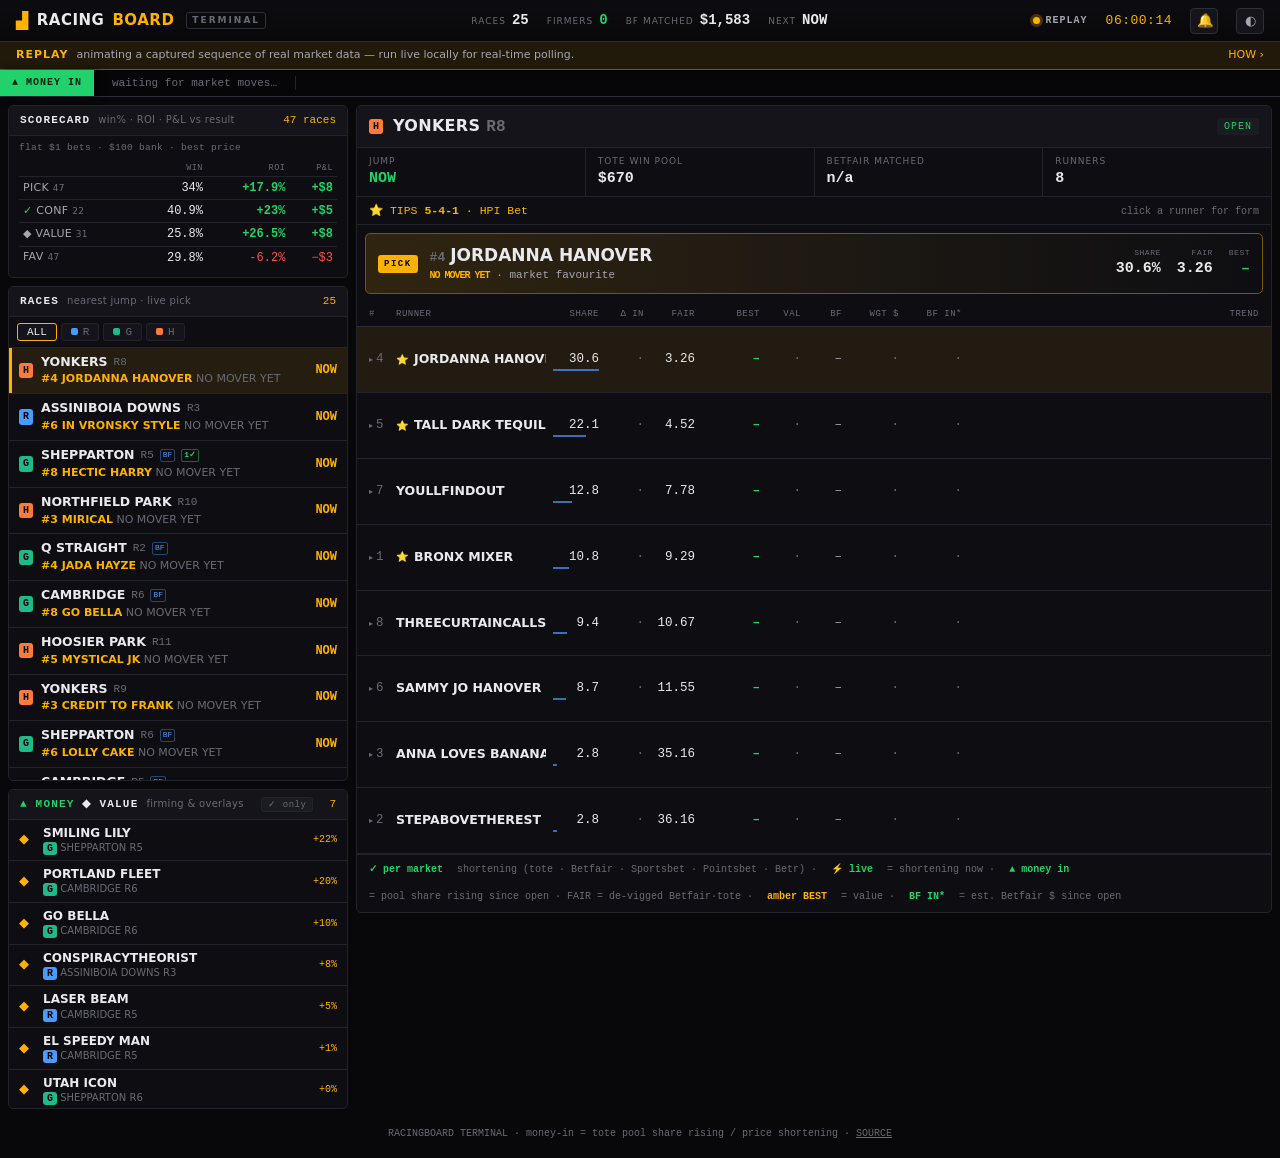
==== board/index.html @ ce974ae8 "feat: live racing board at /board (Betfair · tote · racing engine) Adds the RacingBoard terminal to " ====
<!DOCTYPE html>
<html lang="en">
<head>
  <meta charset="utf-8" />
  <meta name="viewport" content="width=device-width, initial-scale=1" />
  <title>RacingBoard Terminal — live money flow</title>
  <meta name="description" content="Bloomberg-style live terminal for racing money flow — which runners are shortening (money coming in), a recommended pick per race, fair price & value across Sportsbet/Pointsbet/Betfair." />
  <link rel="icon" href="data:image/svg+xml,%3Csvg xmlns='http://www.w3.org/2000/svg' viewBox='0 0 32 32'%3E%3Crect width='32' height='32' rx='6' fill='%230a0a0c'/%3E%3Cpath d='M5 21 L13 13 L18 17 L27 7' stroke='%23ffb000' stroke-width='2.6' fill='none' stroke-linecap='round' stroke-linejoin='round'/%3E%3C/svg%3E" />
  <link rel="stylesheet" href="styles.css" />
</head>
<body>
  <div class="topbar">
    <div class="brand"><span class="logo">▟</span> RACING<span class="accent">BOARD</span><span class="term">TERMINAL</span></div>
    <div class="spacer"></div>
    <span class="stat-inline"><label>RACES</label><b id="s-races">–</b></span>
    <span class="stat-inline"><label>FIRMERS</label><b id="s-firmers" class="up">–</b></span>
    <span class="stat-inline"><label>BF MATCHED</label><b id="s-matched">–</b></span>
    <span class="stat-inline"><label>NEXT</label><b id="s-next">–</b></span>
    <span class="spacer"></span>
    <span class="pill"><span id="conn" class="dot"></span><b id="conn-label">CONNECTING</b></span>
    <span id="clock" class="clock"></span>
    <button id="alerts" class="icon-btn" title="Alert on strong steam (✓✓✓+)">🔔</button>
    <button id="theme" class="icon-btn" title="Theme">◐</button>
  </div>

  <div id="banner" class="banner">
    <span>REPLAY</span> animating a captured sequence of real market data — run live locally for real-time polling.
    <a href="https://github.com/DanielTomaro13/RacingBoard#run-it-live" target="_blank" rel="noopener">HOW ›</a>
  </div>

  <!-- scrolling tape of runners shortening in price -->
  <div class="tape-wrap"><div class="tape-label">▲ MONEY&nbsp;IN</div><div class="tape-track"><div id="tape" class="tape"></div></div></div>

  <main>
    <div class="col left">
      <section class="panel">
        <header><h2>SCORECARD</h2><span class="sub">win% · ROI · P&amp;L vs result</span><span class="count" id="score-races"></span></header>
        <div id="scores" class="scores"></div>
      </section>

      <section class="panel">
        <header><h2>RACES</h2><span class="sub">nearest jump · live pick</span><span class="count" id="board-count"></span></header>
        <div class="filters" id="code-filters">
          <button data-code="ALL" class="active">ALL</button>
          <button data-code="R"><i style="background:var(--code-R)"></i>R</button>
          <button data-code="G"><i style="background:var(--code-G)"></i>G</button>
          <button data-code="H"><i style="background:var(--code-H)"></i>H</button>
        </div>
        <div id="board" class="board scroll"></div>
      </section>

      <section class="panel">
        <header><h2><span class="up">▲ MONEY</span> <span class="amberh">◆ VALUE</span></h2><span class="sub">firming &amp; overlays</span><button id="conf-filter" class="mini-toggle" title="Show only confirmed (2+ markets)">✓ only</button><span class="count" id="signals-count"></span></header>
        <div id="signals" class="firmers scroll"></div>
      </section>
    </div>

    <div class="col right">
      <section id="detail" class="panel detail">
        <div class="empty"><div class="big">▟</div>SELECT A RACE</div>
      </section>
    </div>
  </main>

  <footer>RACINGBOARD TERMINAL · money-in = tote pool share rising / price shortening · <a href="https://github.com/DanielTomaro13/RacingBoard" target="_blank" rel="noopener">SOURCE</a></footer>

  <script src="config.js"></script>
  <script src="app.js"></script>
</body>
</html>
---- board/styles.css ----
/* RacingBoard Terminal — Bloomberg-style dense dark UI.
   money-in (shortening) = green; amber = terminal accent / pick. Numbers mono +
   tabular. Cells flash on change. Code colours keep the validated blue/aqua/orange. */

:root {
  color-scheme: dark;
  --bg: #08080a;
  --panel: #0e0e12;
  --panel2: #14141a;
  --panel3: #1b1b22;
  --line: #23232c;
  --line2: #2e2e38;

  --ink: #e9e9ee;
  --ink2: #a6a6b0;
  --muted: #6a6a76;

  --amber: #ffb000;      /* terminal accent / pick */
  --amber-dim: #7a5600;
  --up: #21d16b;         /* shortening / money in */
  --up-dim: #0f7a3d;
  --down: #ff4d4f;       /* drifting (used sparingly) */
  --down-dim: #7a1e20;

  --code-R: #4a9bff;
  --code-G: #1fb98a;
  --code-H: #ff7a3c;

  --mono: "SF Mono", ui-monospace, "JetBrains Mono", "Roboto Mono", Menlo, monospace;
  --sans: "Inter", system-ui, -apple-system, "Segoe UI", sans-serif;
  --row: 30px;
}

:root[data-theme="light"] {
  color-scheme: light;
  --bg: #ecece6; --panel: #fbfbf9; --panel2: #f2f2ee; --panel3: #e8e8e2;
  --line: #dcdcd4; --line2: #c8c8bf;
  --ink: #16160f; --ink2: #44443c; --muted: #77776c;
  --amber: #b57400; --amber-dim: #e0b566; --up: #0a9f4f; --up-dim: #7ed3a3; --down: #cc2f31;
}

* { box-sizing: border-box; }
html, body { height: 100%; }
body {
  margin: 0; background: var(--bg); color: var(--ink);
  font-family: var(--sans); font-size: 13px; line-height: 1.35;
  -webkit-font-smoothing: antialiased;
}
.mono, b, .num { font-family: var(--mono); font-variant-numeric: tabular-nums; }
.up { color: var(--up); } .down { color: var(--down); } .flatc { color: var(--muted); }

/* ---------- topbar ---------- */
.topbar {
  display: flex; align-items: center; gap: 18px; height: 42px; padding: 0 16px;
  background: linear-gradient(180deg, #0d0d11, var(--bg));
  border-bottom: 1px solid var(--line2); position: sticky; top: 0; z-index: 40;
}
.brand { display: flex; align-items: center; gap: 8px; font-weight: 800; font-size: 15px; letter-spacing: .5px; }
.brand .logo { color: var(--amber); font-size: 16px; }
.brand .accent { color: var(--amber); }
.brand .term { font-size: 9px; letter-spacing: 2px; color: var(--muted); border: 1px solid var(--line2); padding: 1px 5px; border-radius: 3px; margin-left: 4px; }
.spacer { flex: 1; }
.stat-inline { display: flex; align-items: baseline; gap: 6px; font-size: 12px; }
.stat-inline label { font-size: 9px; letter-spacing: 1px; color: var(--muted); }
.stat-inline b { font-family: var(--mono); font-size: 14px; font-weight: 700; }
.pill { display: inline-flex; align-items: center; gap: 6px; font-size: 10px; letter-spacing: 1px; color: var(--ink2); }
.dot { width: 7px; height: 7px; border-radius: 50%; background: var(--down); }
.dot.on { background: var(--up); box-shadow: 0 0 0 3px color-mix(in srgb, var(--up) 25%, transparent); animation: pulse 2s infinite; }
.dot.replay { background: var(--amber); box-shadow: 0 0 0 3px color-mix(in srgb, var(--amber) 25%, transparent); }
@keyframes pulse { 0%,100% { opacity: 1; } 50% { opacity: .4; } }
.clock { font-family: var(--mono); font-size: 13px; color: var(--amber); letter-spacing: .5px; }
.icon-btn { width: 28px; height: 26px; border: 1px solid var(--line2); background: var(--panel2); color: var(--ink2); border-radius: 4px; cursor: pointer; }
.icon-btn:hover { color: var(--ink); }
.icon-btn.on { border-color: var(--amber); box-shadow: 0 0 0 2px color-mix(in srgb, var(--amber) 25%, transparent); }
.grow .nm .bestbet { font-size: 10px; margin-right: 1px; }

/* ---------- banner ---------- */
.banner { display: none; align-items: center; gap: 8px; padding: 6px 16px; font-size: 11px; color: var(--ink2);
  background: color-mix(in srgb, var(--amber) 10%, var(--bg)); border-bottom: 1px solid var(--amber-dim); }
.banner.show { display: flex; }
.banner span:first-child { font-weight: 800; letter-spacing: 1px; color: var(--amber); }
.banner a { color: var(--amber); text-decoration: none; margin-left: auto; }

/* ---------- scorecard ---------- */
.scores { padding: 4px 10px 8px; }
.noscore { color: var(--muted); font-family: var(--mono); font-size: 11px; padding: 8px 2px; }
.bankline { font-family: var(--mono); font-size: 9.5px; color: var(--muted); padding: 2px 0 6px; letter-spacing: .3px; }
.scoretbl { width: 100%; border-collapse: collapse; font-family: var(--mono); font-size: 12px; font-variant-numeric: tabular-nums; }
.scoretbl th { font-size: 8.5px; letter-spacing: .5px; color: var(--muted); text-align: right; padding: 2px 4px; font-weight: 400; }
.scoretbl th:first-child { text-align: left; }
.scoretbl td { text-align: right; padding: 3px 4px; border-top: 1px solid var(--line); }
.scoretbl td:first-child { text-align: left; color: var(--ink2); font-family: var(--sans); font-size: 11px; letter-spacing: .3px; }
.scoretbl td .sn { color: var(--muted); font-size: 9px; }
.scoretbl .mut { color: var(--muted); }
.scoretbl .up { color: var(--up); font-weight: 700; }
.scoretbl .down { color: var(--down); }

/* ---------- ticker tape ---------- */
.tape-wrap { display: flex; align-items: stretch; height: 27px; background: #060608; border-bottom: 1px solid var(--line2); }
.tape-label { display: flex; align-items: center; padding: 0 12px; font-family: var(--mono); font-size: 10px; font-weight: 800; letter-spacing: 1px;
  color: #06210f; background: var(--up); white-space: nowrap; flex-shrink: 0; position: relative; z-index: 2; box-shadow: 4px 0 8px rgba(0,0,0,.5); }
.tape-track { flex: 1; overflow: hidden; position: relative; }
.tape { display: inline-flex; align-items: center; white-space: nowrap; position: absolute; left: 0; top: 0; height: 100%; will-change: transform; animation: scroll 70s linear infinite; }
.tape:hover { animation-play-state: paused; }
.tape .t { display: inline-flex; align-items: center; gap: 7px; padding: 0 18px; font-family: var(--mono); font-size: 11px; border-right: 1px solid var(--line); cursor: pointer; }
.tape .t .r { color: var(--ink); font-weight: 600; }
.tape .t .v { color: var(--muted); }
.tape .t .d { color: var(--up); font-weight: 700; }
@keyframes scroll { from { transform: translateX(0); } to { transform: translateX(-50%); } }

/* ---------- layout ---------- */
main { display: grid; grid-template-columns: 340px 1fr; gap: 8px; padding: 8px; align-items: start; }
@media (max-width: 1000px) { main { grid-template-columns: 1fr; } }
.col { display: flex; flex-direction: column; gap: 8px; }
.col.left { position: sticky; top: 76px; }
@media (max-width: 1000px) { .col.left { position: static; } }

.panel { background: var(--panel); border: 1px solid var(--line); border-radius: 5px; overflow: hidden; }
.panel > header { display: flex; align-items: baseline; gap: 8px; padding: 7px 11px; background: var(--panel2); border-bottom: 1px solid var(--line); }
.panel > header h2 { margin: 0; font-size: 11px; font-weight: 700; letter-spacing: 1.2px; font-family: var(--mono); }
.panel > header .sub { font-size: 10px; color: var(--muted); letter-spacing: .3px; }
.panel > header .count { margin-left: auto; font-family: var(--mono); font-size: 11px; color: var(--amber); }
.scroll { overflow-y: auto; }
.scroll::-webkit-scrollbar { width: 8px; } .scroll::-webkit-scrollbar-thumb { background: var(--line2); border-radius: 6px; }

/* code chip */
.code { font-family: var(--mono); font-size: 10px; font-weight: 800; padding: 1px 4px; border-radius: 3px; color: #06060a; }
.code.R { background: var(--code-R); } .code.G { background: var(--code-G); } .code.H { background: var(--code-H); }

/* ---------- races board ---------- */
.filters { display: flex; gap: 4px; padding: 6px 8px; border-bottom: 1px solid var(--line); }
.filters button { font-family: var(--mono); font-size: 11px; background: var(--panel2); color: var(--muted); border: 1px solid var(--line); border-radius: 3px; padding: 2px 9px; cursor: pointer; display: inline-flex; align-items: center; gap: 5px; }
.filters button.active { color: var(--ink); border-color: var(--amber); }
.filters button i { width: 7px; height: 7px; border-radius: 2px; }
.brow .confcount { font-family: var(--mono); font-size: 8px; font-weight: 700; color: var(--up); border: 1px solid color-mix(in srgb, var(--up) 45%, transparent); padding: 0 2px; border-radius: 2px; }
.mini-toggle { margin-left: auto; font-family: var(--mono); font-size: 9px; letter-spacing: .5px; color: var(--muted); background: var(--panel3); border: 1px solid var(--line); border-radius: 3px; padding: 1px 6px; cursor: pointer; }
.mini-toggle:hover { color: var(--ink); }
.mini-toggle.on { color: var(--up); border-color: var(--up); }
.panel > header .mini-toggle + .count { margin-left: 8px; }
.board { max-height: 48vh; }
.brow { display: grid; grid-template-columns: auto 1fr auto; gap: 8px; align-items: center; padding: 6px 10px; border-bottom: 1px solid var(--line); cursor: pointer; }
.brow:hover { background: var(--panel2); }
.brow.sel { background: color-mix(in srgb, var(--amber) 9%, var(--panel)); box-shadow: inset 3px 0 0 var(--amber); }
.brow .rv { display: flex; align-items: center; gap: 6px; min-width: 0; }
.brow .rv .venue { font-weight: 700; font-size: 12.5px; white-space: nowrap; overflow: hidden; text-overflow: ellipsis; }
.brow .rv .rno { font-family: var(--mono); font-size: 11px; color: var(--muted); }
.brow .bf { font-family: var(--mono); font-size: 8px; color: var(--code-R); border: 1px solid color-mix(in srgb,var(--code-R) 40%,transparent); padding: 0 2px; border-radius: 2px; }
.brow .pick { font-size: 11px; color: var(--ink2); margin-top: 2px; white-space: nowrap; overflow: hidden; text-overflow: ellipsis; }
.brow .pick .pn { color: var(--amber); font-weight: 600; }
.brow .pick .pd { font-family: var(--mono); color: var(--up); }
.brow .rt { text-align: right; font-family: var(--mono); }
.brow .ttg { font-size: 12px; font-weight: 700; }
.brow .ttg.soon { color: var(--amber); }
.brow .st { font-size: 8px; letter-spacing: .5px; color: var(--muted); }

/* ---------- firmers list ---------- */
.firmers { max-height: 32vh; }
.frow { display: grid; grid-template-columns: 16px 1fr auto auto; gap: 8px; align-items: center; padding: 5px 10px; border-bottom: 1px solid var(--line); cursor: pointer; font-family: var(--mono); }
.frow:hover { background: var(--panel2); }
.frow .ar { color: var(--up); }
.frow .who { font-family: var(--sans); min-width: 0; }
.frow .who .n { font-weight: 600; font-size: 12px; white-space: nowrap; overflow: hidden; text-overflow: ellipsis; }
.frow .who .c { font-size: 10px; color: var(--muted); }
.frow .d { color: var(--up); font-weight: 700; font-size: 12px; text-align: right; }
.frow .v { font-size: 10px; text-align: right; width: 42px; }
.frow .v.pos { color: var(--up); } .frow .v.neg { color: var(--muted); }
.panel > header h2.amberh { color: var(--amber); }
.frow .amber { color: var(--amber); }
.frow .v.amber .bk { color: var(--amber-dim); font-size: 9px; }
/* a runner that is BOTH firming and value — the standout */
.frow.both { box-shadow: inset 2px 0 0 var(--amber); background: color-mix(in srgb, var(--amber) 7%, transparent); }

/* ---------- detail ---------- */
/* fill the viewport height so the runner grid stretches — no blank at the bottom */
.detail { display: flex; flex-direction: column; min-height: calc(100vh - 92px); }
.empty { color: var(--muted); text-align: center; padding: 90px 0; font-family: var(--mono); letter-spacing: 2px; }
.empty .big { font-size: 44px; color: var(--line2); margin-bottom: 10px; }
.dhead { display: flex; align-items: center; gap: 10px; padding: 9px 12px; background: var(--panel2); border-bottom: 1px solid var(--line); }
.dhead h2 { margin: 0; font-size: 16px; font-weight: 800; letter-spacing: .3px; }
.dhead .rno { font-family: var(--mono); color: var(--muted); }
.dhead .st { margin-left: auto; font-family: var(--mono); font-size: 10px; letter-spacing: 1px; padding: 2px 7px; border-radius: 3px; background: var(--panel3); color: var(--ink2); }
.dhead .st.open { color: var(--up); }

/* metastrip */
.meta { display: flex; gap: 0; border-bottom: 1px solid var(--line); }
.meta .m { flex: 1; padding: 7px 12px; border-right: 1px solid var(--line); }
.meta .m:last-child { border-right: none; }
.meta .m .k { font-size: 9px; letter-spacing: 1px; color: var(--muted); }
.meta .m .v { font-family: var(--mono); font-size: 15px; font-weight: 700; margin-top: 1px; }

/* PICK card */
.pickcard { display: flex; align-items: center; gap: 12px; margin: 8px; padding: 10px 12px; border: 1px solid var(--amber-dim);
  background: linear-gradient(90deg, color-mix(in srgb, var(--amber) 14%, var(--panel)), var(--panel)); border-radius: 5px; }
.pickcard .tag { font-family: var(--mono); font-size: 9px; letter-spacing: 1.5px; color: #06060a; background: var(--amber); padding: 3px 6px; border-radius: 3px; font-weight: 800; }
.pickcard .who { flex: 1; min-width: 0; }
.pickcard .who .n { font-size: 17px; font-weight: 800; }
.pickcard .who .n .sn { font-family: var(--mono); color: var(--muted); font-size: 13px; margin-right: 5px; }
.pickcard .who .why { font-size: 11px; color: var(--ink2); margin-top: 1px; font-family: var(--mono); }
.pickcard .why .conf { color: var(--amber); font-weight: 700; }
.pickcard .nums { display: flex; gap: 16px; font-family: var(--mono); text-align: right; }
.pickcard .nums .c .k { font-size: 8px; color: var(--muted); letter-spacing: .5px; }
.pickcard .nums .c .val { font-size: 15px; font-weight: 700; }

/* race info bar — tipster picks + preview comment */
.raceinfo { display: flex; align-items: baseline; gap: 14px; padding: 6px 12px; border-bottom: 1px solid var(--line); font-size: 11.5px; }
.raceinfo .tips { color: var(--amber); white-space: nowrap; font-family: var(--mono); }
.raceinfo .tips b { color: var(--amber); }
.raceinfo .hint { margin-left: auto; color: var(--muted); font-size: 10px; font-family: var(--mono); }
.grow .nm .star { font-size: 10px; margin-right: 1px; }
.grow .nm .l5 { font-family: var(--mono); font-size: 10px; color: var(--muted); margin-left: auto; padding-left: 6px; letter-spacing: .5px; }
.grow .num .chev { color: var(--muted); font-size: 8px; margin-right: 3px; }

/* runner dropdown (click to expand) */
.grow { cursor: pointer; }
.grow.exp { background: var(--panel3); box-shadow: inset 2px 0 0 var(--amber); }
.growexp { background: var(--panel3); border-bottom: 1px solid var(--line2); padding: 12px 16px 14px 34px; animation: expand .14s ease-out; }
@keyframes expand { from { opacity: 0; transform: translateY(-3px); } to { opacity: 1; transform: none; } }
.exp-comment { font-family: var(--sans); font-style: italic; color: var(--ink); font-size: 13px; line-height: 1.55; margin-bottom: 12px; max-width: 920px; }
.exp-comment.muted { color: var(--muted); font-style: normal; }
.exp-sec { font-family: var(--mono); font-size: 9px; letter-spacing: 1px; color: var(--muted); margin: 4px 0 6px; }
.exp-sec + .exp-grid { margin-bottom: 12px; }
.exp-grid { display: grid; grid-template-columns: repeat(auto-fill, minmax(140px, 1fr)); gap: 9px 18px; max-width: 920px; }
.exp-cell label { display: block; font-family: var(--mono); font-size: 9px; letter-spacing: .5px; color: var(--muted); margin-bottom: 1px; }
.exp-cell b { font-family: var(--mono); font-size: 12.5px; font-weight: 600; }

/* runner grid (watchlist) — runner sized to names, TREND takes the rest.
   grid flex-fills the detail panel so rows stretch to remove blank space. */
.grid { width: 100%; flex: 1; display: flex; flex-direction: column; }
.ghead, .grow { display: grid; grid-template-columns: 20px 150px 46px 38px 44px 58px 34px 34px 50px 56px minmax(110px, 1fr); gap: 7px; align-items: center; }
.ghead { flex: 0 0 auto; padding: 6px 12px; font-family: var(--mono); font-size: 9px; letter-spacing: .5px; color: var(--muted); border-bottom: 1px solid var(--line2); position: sticky; top: 0; background: var(--panel); z-index: 1; }
.ghead .r { text-align: right; }
.grow { flex: 1 1 0; min-height: 38px; padding: 8px 12px; border-bottom: 1px solid var(--line); font-family: var(--mono); font-size: 12.5px; }
.grow:hover { background: var(--panel2); }
.grow.firm { box-shadow: inset 2px 0 0 var(--up); }
.grow.isPick { background: color-mix(in srgb, var(--amber) 8%, transparent); }
.grow.scr { opacity: .3; }
.grow .num { color: var(--muted); }
.grow .nm { font-family: var(--sans); font-weight: 600; white-space: nowrap; overflow: hidden; text-overflow: ellipsis; display: flex; align-items: center; gap: 5px; }
.grow .r { text-align: right; }
.grow .share { position: relative; }
.grow .share .bar { position: absolute; left: 0; bottom: -3px; height: 2px; background: var(--code-R); opacity: .7; }
.grow .share .bar.up { background: var(--up); }   /* firming */
.grow .share .bar.dn { background: var(--down); } /* drifting */
.grow .delta.up { color: var(--up); font-weight: 700; }
.grow .delta.flatc { color: var(--muted); }
.grow .best { color: var(--up); font-weight: 700; }
/* value: best book price is longer than fair — a genuine overlay */
.grow .best.value { color: var(--amber); font-weight: 800; background: color-mix(in srgb, var(--amber) 18%, transparent); border-radius: 3px; box-shadow: inset 0 0 0 1px var(--amber-dim); }
.grow .best.value .bk { color: var(--amber-dim); }
.grow .best .bk { font-size: 8px; color: var(--muted); }
.grow .val.pos { color: var(--up); } .grow .val.neg { color: var(--muted); }
.grow .bf { color: var(--ink2); }
.grow .bfin { color: var(--up); font-weight: 700; }
.grow .bfin.z { color: var(--muted); font-weight: 400; }
/* weight of $ — split back(green)/lay(red) pressure bar */
.womcell { display: flex; justify-content: flex-end; }
.womb { width: 48px; height: 8px; border-radius: 2px; overflow: hidden; background: var(--down-dim); display: flex; }
.womb b { display: block; height: 100%; background: var(--up); }
.spark { width: 100%; height: 30px; display: block; align-self: center; }

/* flash on change */
@keyframes flashUp { from { background: color-mix(in srgb, var(--up) 40%, transparent); } to { background: transparent; } }
@keyframes flashDn { from { background: color-mix(in srgb, var(--down) 35%, transparent); } to { background: transparent; } }
.fUp { animation: flashUp .9s ease-out; } .fDn { animation: flashDn .9s ease-out; }
/* live steam — moving right now */
.live-mark { color: var(--up); animation: livepulse 1.15s ease-in-out infinite; display: inline-block; }
@keyframes livepulse { 0%,100% { opacity: 1; transform: scale(1); } 50% { opacity: .35; transform: scale(1.25); } }
.grow.live { box-shadow: inset 2px 0 0 var(--up), 0 0 0 1px color-mix(in srgb, var(--up) 22%, transparent); }
.frow.live .n::after { content: " ⚡"; color: var(--up); }

/* cross-source confirmation — tote + Betfair agree */
.conf { color: var(--up); font-weight: 800; font-size: 10px; letter-spacing: -1px; }
.grow.confd { box-shadow: inset 3px 0 0 var(--up); background: color-mix(in srgb, var(--up) 5%, transparent); }
.pickcard.confd { border-color: var(--up); background: linear-gradient(90deg, color-mix(in srgb, var(--up) 16%, var(--panel)), var(--panel)); }
.pickcard.confd .tag { background: var(--up); }

/* finishing-position badges + result bar */
.pos { display: inline-grid; place-items: center; width: 16px; height: 16px; border-radius: 50%; font-size: 9px; font-weight: 800; color: #06060a; }
.pos.p1 { background: #ffd54a; } .pos.p2 { background: #c9cdd4; } .pos.p3 { background: #d9925a; } .pos.p4 { background: var(--muted); }
.resultbar { display: flex; align-items: center; gap: 16px; padding: 8px 12px; background: color-mix(in srgb, var(--up) 8%, var(--panel2)); border-bottom: 1px solid var(--line); font-family: var(--mono); font-size: 12px; flex-wrap: wrap; }
.resultbar .flag { font-weight: 800; color: var(--up); letter-spacing: .5px; }
.resultbar .pl { color: var(--ink2); }
.resultbar .pl b { margin-right: 4px; }
.resultbar .pl b.p1 { color: #ffd54a; } .resultbar .pl b.p2 { color: #c9cdd4; } .resultbar .pl b.p3 { color: #d9925a; } .resultbar .pl b.p4 { color: var(--muted); }
.brow .won { color: var(--up); font-weight: 700; font-family: var(--mono); }

.legend { display: flex; gap: 14px; flex-wrap: wrap; padding: 8px 12px; font-size: 10px; color: var(--muted); border-top: 1px solid var(--line); font-family: var(--mono); }
.legend b { color: var(--up); }

/* tooltip */
#tt { position: fixed; z-index: 60; pointer-events: none; opacity: 0; transition: opacity .1s; background: var(--panel3); border: 1px solid var(--line2);
  border-radius: 5px; padding: 8px 10px; font-size: 11px; font-family: var(--mono); box-shadow: 0 8px 30px rgba(0,0,0,.6); min-width: 190px; }
#tt.show { opacity: 1; }
#tt .tt-t { font-family: var(--sans); font-weight: 700; margin-bottom: 5px; font-size: 12.5px; }
#tt .tt-r { display: flex; justify-content: space-between; gap: 16px; color: var(--ink2); padding: 1px 0; }
#tt .tt-r b { color: var(--ink); }
#tt .tt-sep { margin: 5px 0 3px; font-size: 9px; letter-spacing: 1px; color: var(--muted); border-top: 1px solid var(--line); padding-top: 4px; }

footer { text-align: center; color: var(--muted); font-size: 10px; font-family: var(--mono); padding: 10px 0 20px; }
footer a { color: var(--muted); }
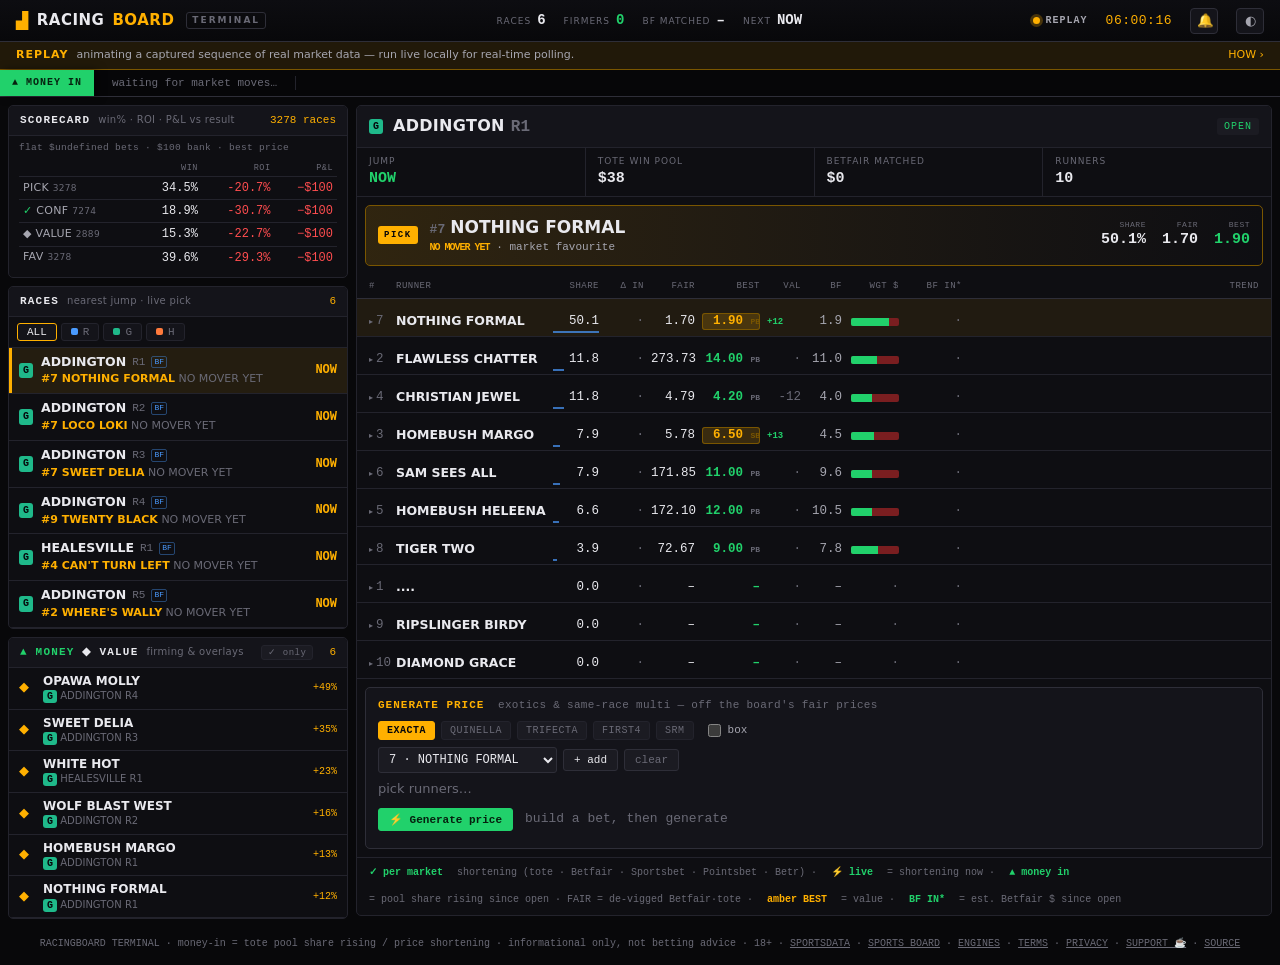
==== commit d51616b9: "SEO groundwork, utility pages, and Ko-fi support links Search Console essentials the site was missin" ====
--- a/board/index.html
+++ b/board/index.html
@@ -3,9 +3,33 @@
 <head>
   <meta charset="utf-8" />
   <meta name="viewport" content="width=device-width, initial-scale=1" />
-  <title>RacingBoard Terminal — live money flow</title>
-  <meta name="description" content="Bloomberg-style live terminal for racing money flow — which runners are shortening (money coming in), a recommended pick per race, fair price & value across Sportsbet/Pointsbet/Betfair." />
+  <title>Racing Board — Live Money Flow &amp; Value Terminal | sportsdata</title>
+  <meta name="description" content="Live racing terminal: which runners are shortening as money comes in, a fair price per runner, and value measured across Sportsbet, PointsBet and Betfair. Free, no signup." />
+  <link rel="canonical" href="https://sportsdata-ai.com/board/" />
+  <meta name="robots" content="index, follow, max-image-preview:large" />
+  <meta name="theme-color" content="#0a0a0c" />
   <link rel="icon" href="data:image/svg+xml,%3Csvg xmlns='http://www.w3.org/2000/svg' viewBox='0 0 32 32'%3E%3Crect width='32' height='32' rx='6' fill='%230a0a0c'/%3E%3Cpath d='M5 21 L13 13 L18 17 L27 7' stroke='%23ffb000' stroke-width='2.6' fill='none' stroke-linecap='round' stroke-linejoin='round'/%3E%3C/svg%3E" />
+  <link rel="apple-touch-icon" href="/assets/apple-touch-icon.png" />
+  <meta property="og:type" content="website" />
+  <meta property="og:site_name" content="sportsdata" />
+  <meta property="og:url" content="https://sportsdata-ai.com/board/" />
+  <meta property="og:title" content="Racing Board — live money flow &amp; value terminal" />
+  <meta property="og:description" content="Which runners are shortening, a fair price per runner, and value across Sportsbet, PointsBet and Betfair." />
+  <meta property="og:image" content="https://sportsdata-ai.com/assets/og-cover.jpg" />
+  <meta property="og:image:width" content="1200" />
+  <meta property="og:image:height" content="630" />
+  <meta name="twitter:card" content="summary_large_image" />
+  <meta name="twitter:image" content="https://sportsdata-ai.com/assets/og-cover.jpg" />
+  <script type="application/ld+json">
+  {
+    "@context": "https://schema.org",
+    "@type": "BreadcrumbList",
+    "itemListElement": [
+      { "@type": "ListItem", "position": 1, "name": "Home", "item": "https://sportsdata-ai.com/" },
+      { "@type": "ListItem", "position": 2, "name": "Racing board", "item": "https://sportsdata-ai.com/board/" }
+    ]
+  }
+  </script>
   <link rel="stylesheet" href="styles.css" />
 </head>
 <body>
@@ -62,7 +86,12 @@
     </div>
   </main>
 
-  <footer>RACINGBOARD TERMINAL · money-in = tote pool share rising / price shortening · <a href="https://github.com/DanielTomaro13/RacingBoard" target="_blank" rel="noopener">SOURCE</a></footer>
+  <footer>RACINGBOARD TERMINAL · money-in = tote pool share rising / price shortening ·
+    informational only, not betting advice · 18+ ·
+    <a href="/">SPORTSDATA</a> · <a href="/sports/">SPORTS BOARD</a> ·
+    <a href="/engines.html">ENGINES</a> · <a href="/terms.html">TERMS</a> ·
+    <a href="/privacy.html">PRIVACY</a> · <a href="https://ko-fi.com/danieltomaro" target="_blank" rel="noopener">SUPPORT ☕</a> ·
+    <a href="https://github.com/DanielTomaro13/RacingBoard" target="_blank" rel="noopener">SOURCE</a></footer>
 
   <script src="config.js"></script>
   <script src="app.js"></script>
--- a/board/styles.css
+++ b/board/styles.css
@@ -298,3 +298,23 @@
 
 footer { text-align: center; color: var(--muted); font-size: 10px; font-family: var(--mono); padding: 10px 0 20px; }
 footer a { color: var(--muted); }
+
+/* ---------- engine fair badge + price generator (exotics & SRM) ---------- */
+.eng { font-size: 8px; font-weight: 800; color: #06060a; background: var(--amber); border-radius: 2px; padding: 0 2px; margin-left: 3px; vertical-align: top; }
+.pricer { margin: 8px; padding: 10px 12px; border: 1px solid var(--line2); border-radius: 5px; background: var(--panel2); }
+.pxhead { font-family: var(--mono); font-size: 11px; font-weight: 700; letter-spacing: 1px; color: var(--amber); margin-bottom: 8px; }
+.pxhead .sub { color: var(--muted); font-weight: 400; letter-spacing: .3px; margin-left: 6px; }
+.pxrow { display: flex; flex-wrap: wrap; align-items: center; gap: 6px; margin-bottom: 7px; }
+.pxbet { font-family: var(--mono); font-size: 10px; letter-spacing: .5px; background: var(--panel3); color: var(--muted); border: 1px solid var(--line); border-radius: 3px; padding: 3px 8px; cursor: pointer; }
+.pxbet.on { color: #06060a; background: var(--amber); border-color: var(--amber); font-weight: 700; }
+.pxbox { font-family: var(--mono); font-size: 11px; color: var(--ink2); display: inline-flex; align-items: center; gap: 4px; margin-left: 4px; }
+.pricer select { font-family: var(--mono); font-size: 12px; background: var(--panel3); color: var(--ink); border: 1px solid var(--line2); border-radius: 3px; padding: 4px 6px; }
+.pxadd, .pxclear, .pxgen { font-family: var(--mono); font-size: 11px; border-radius: 3px; padding: 4px 10px; cursor: pointer; border: 1px solid var(--line2); background: var(--panel3); color: var(--ink); }
+.pxclear { color: var(--muted); }
+.pxgen { background: var(--up); color: #06210f; border-color: var(--up); font-weight: 700; }
+.pxgen:hover { filter: brightness(1.08); }
+.pxchips { display: flex; flex-wrap: wrap; gap: 5px; margin-bottom: 8px; min-height: 20px; }
+.pxchip { font-family: var(--mono); font-size: 11px; background: var(--panel3); border: 1px solid var(--line2); border-radius: 3px; padding: 2px 7px; cursor: pointer; color: var(--ink); }
+.pxchip:hover { border-color: var(--down); }
+.pxresult { font-family: var(--mono); font-size: 13px; margin-left: 6px; }
+.pxresult b { font-size: 16px; }
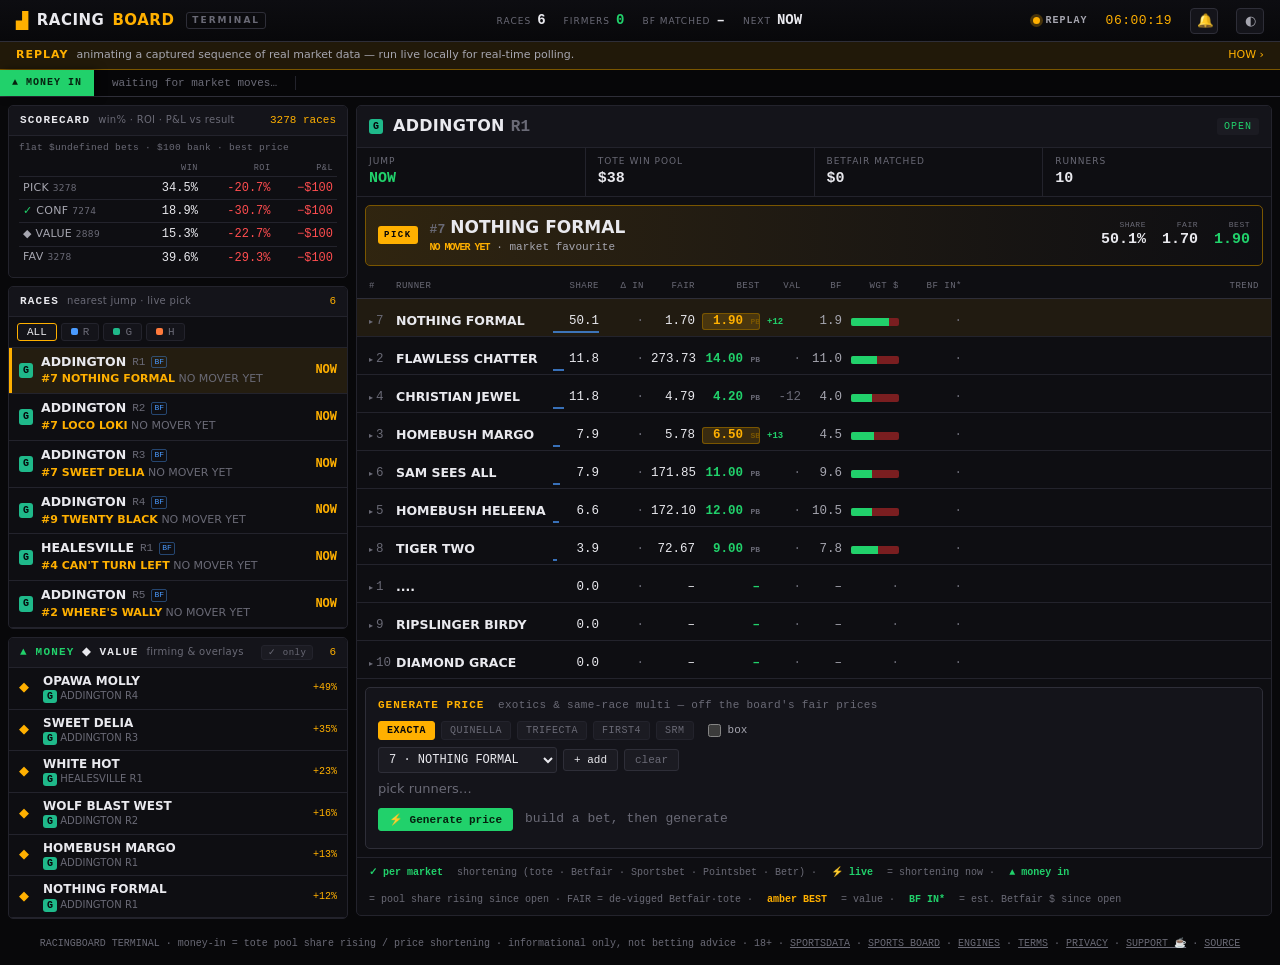
==== commit 0653ac23: "Merge origin/main: keep upstream content, re-apply the SEO and support layer origin/main had five de" ====
--- a/board/index.html
+++ b/board/index.html
@@ -95,5 +95,10 @@
 
   <script src="config.js"></script>
   <script src="app.js"></script>
+<!-- Cloudflare Web Analytics. The token is a PUBLIC site identifier, not a
+     secret — it ships in the HTML of every page by design. Privacy-preserving: no
+     cookies, no fingerprinting, no cross-site tracking, which is why privacy.html
+     does not need a cookie banner. -->
+<script type="module" src="https://static.cloudflareinsights.com/beacon.min.js" data-cf-beacon='{"token": "5740db870bb34d4b844d2a9d8cce3455"}'></script>
 </body>
 </html>
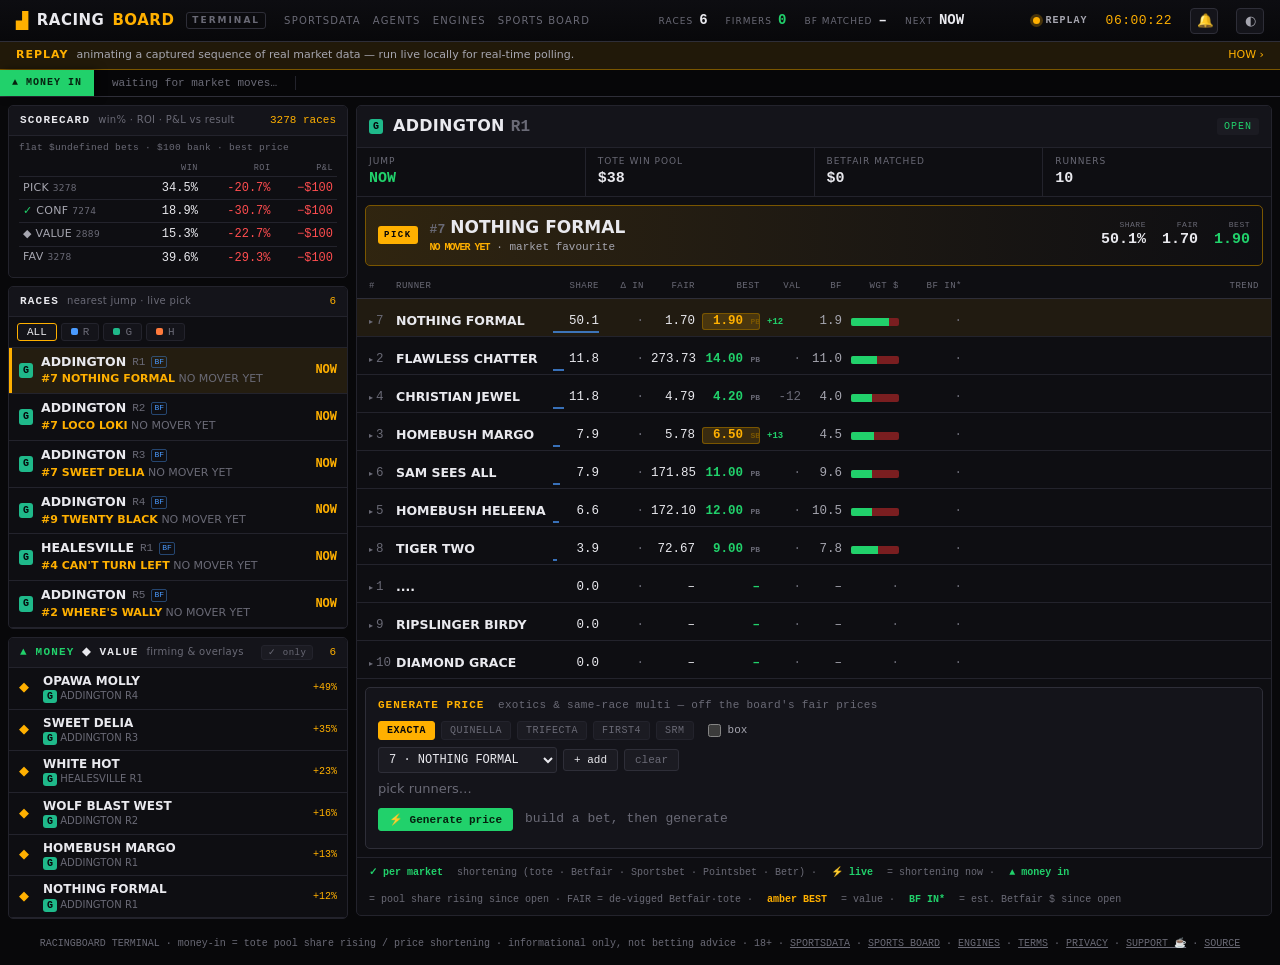
==== commit 0286036c: "Add the agent types page, and a nav bar on every page The "watch the agents work" demo showed the te" ====
--- a/board/index.html
+++ b/board/index.html
@@ -35,6 +35,12 @@
 <body>
   <div class="topbar">
     <div class="brand"><span class="logo">▟</span> RACING<span class="accent">BOARD</span><span class="term">TERMINAL</span></div>
+    <nav class="sitelinks" aria-label="Site">
+      <a href="/">SPORTSDATA</a>
+      <a href="/agents.html" class="opt">AGENTS</a>
+      <a href="/engines.html" class="opt">ENGINES</a>
+      <a href="/sports/">SPORTS BOARD</a>
+    </nav>
     <div class="spacer"></div>
     <span class="stat-inline"><label>RACES</label><b id="s-races">–</b></span>
     <span class="stat-inline"><label>FIRMERS</label><b id="s-firmers" class="up">–</b></span>
--- a/board/styles.css
+++ b/board/styles.css
@@ -318,3 +318,12 @@
 .pxchip:hover { border-color: var(--down); }
 .pxresult { font-family: var(--mono); font-size: 13px; margin-left: 6px; }
 .pxresult b { font-size: 16px; }
+
+/* Site navigation inside the terminal topbar — the boards keep their own chrome,
+   but every page on the site needs a way back into the rest of it from the top. */
+.sitelinks { display: flex; align-items: center; gap: 12px; }
+.sitelinks a { font-size: 10px; letter-spacing: 1.2px; text-transform: uppercase;
+  color: var(--muted); text-decoration: none; white-space: nowrap; }
+.sitelinks a:hover { color: var(--ink); }
+.sitelinks a[aria-current="page"] { color: var(--ink); }
+@media (max-width: 900px) { .sitelinks a.opt { display: none; } }
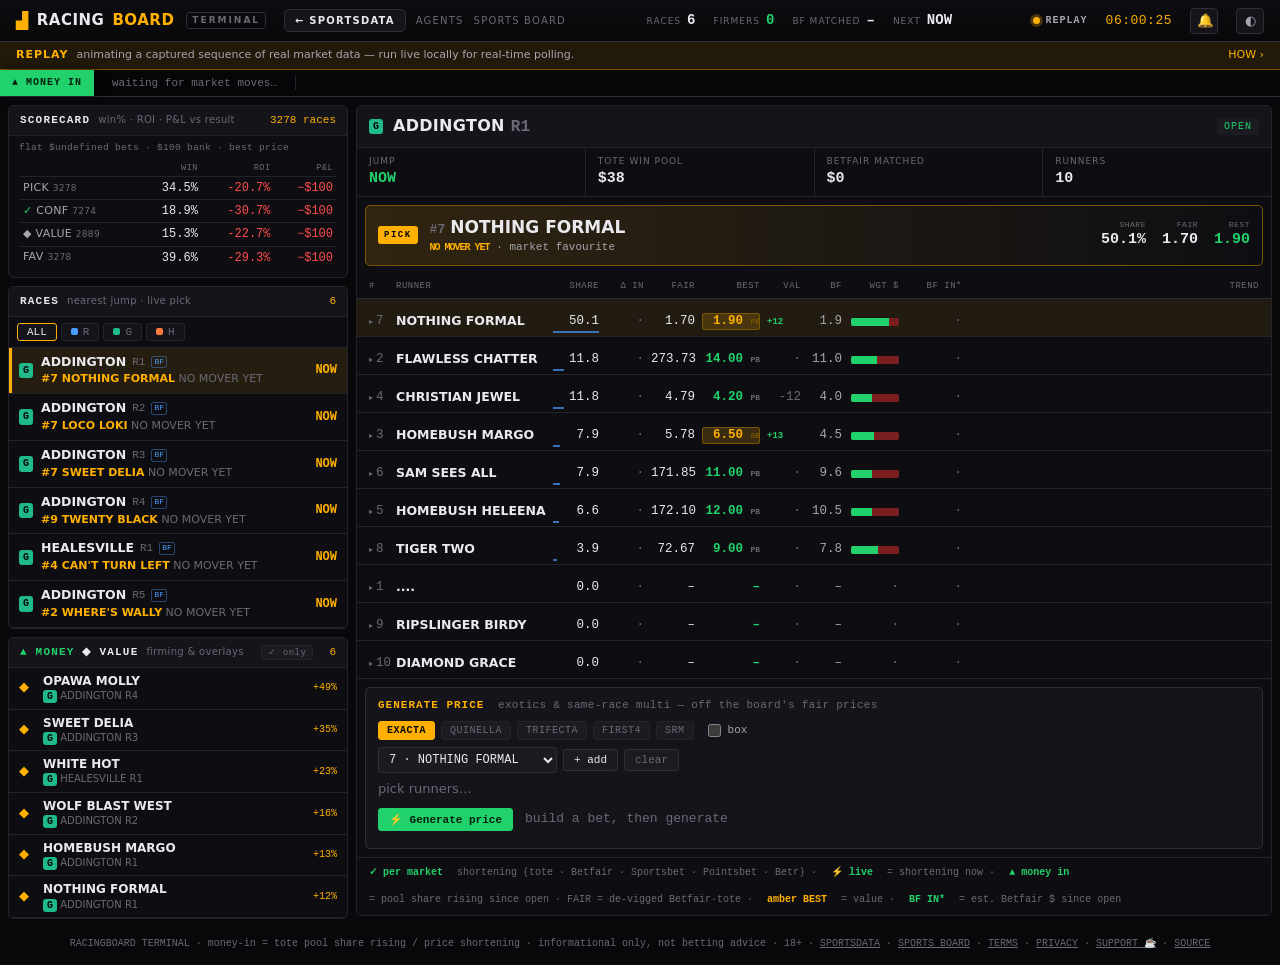
==== commit e74317bd: "Nav: full-bleed bar, a Home link, real board navigation; hide engines Four fixes.  The homepage bar " ====
--- a/board/index.html
+++ b/board/index.html
@@ -36,9 +36,8 @@
   <div class="topbar">
     <div class="brand"><span class="logo">▟</span> RACING<span class="accent">BOARD</span><span class="term">TERMINAL</span></div>
     <nav class="sitelinks" aria-label="Site">
-      <a href="/">SPORTSDATA</a>
+      <a href="/" class="back" title="Back to sportsdata-ai.com">← SPORTSDATA</a>
       <a href="/agents.html" class="opt">AGENTS</a>
-      <a href="/engines.html" class="opt">ENGINES</a>
       <a href="/sports/">SPORTS BOARD</a>
     </nav>
     <div class="spacer"></div>
@@ -95,7 +94,7 @@
   <footer>RACINGBOARD TERMINAL · money-in = tote pool share rising / price shortening ·
     informational only, not betting advice · 18+ ·
     <a href="/">SPORTSDATA</a> · <a href="/sports/">SPORTS BOARD</a> ·
-    <a href="/engines.html">ENGINES</a> · <a href="/terms.html">TERMS</a> ·
+    <a href="/terms.html">TERMS</a> ·
     <a href="/privacy.html">PRIVACY</a> · <a href="https://ko-fi.com/danieltomaro" target="_blank" rel="noopener">SUPPORT ☕</a> ·
     <a href="https://github.com/DanielTomaro13/RacingBoard" target="_blank" rel="noopener">SOURCE</a></footer>
 
--- a/board/styles.css
+++ b/board/styles.css
@@ -319,11 +319,18 @@
 .pxresult { font-family: var(--mono); font-size: 13px; margin-left: 6px; }
 .pxresult b { font-size: 16px; }
 
-/* Site navigation inside the terminal topbar — the boards keep their own chrome,
-   but every page on the site needs a way back into the rest of it from the top. */
-.sitelinks { display: flex; align-items: center; gap: 12px; }
+/* Site navigation inside the terminal topbar. The boards keep their own chrome, but
+   they are still pages on the site and need an obvious way back — the first item is a
+   bordered button, not another line of muted terminal text, because a grey uppercase
+   link among the tickers reads as a status label rather than a way out. */
+.sitelinks { display: flex; align-items: center; gap: 10px; }
 .sitelinks a { font-size: 10px; letter-spacing: 1.2px; text-transform: uppercase;
   color: var(--muted); text-decoration: none; white-space: nowrap; }
 .sitelinks a:hover { color: var(--ink); }
-.sitelinks a[aria-current="page"] { color: var(--ink); }
-@media (max-width: 900px) { .sitelinks a.opt { display: none; } }
+.sitelinks a.back {
+  display: inline-flex; align-items: center; gap: 6px;
+  color: var(--ink); border: 1px solid var(--line2); background: var(--panel2);
+  border-radius: 5px; padding: 4px 10px; font-weight: 700;
+}
+.sitelinks a.back:hover { border-color: var(--ink2); background: var(--panel); }
+@media (max-width: 760px) { .sitelinks a.opt { display: none; } }
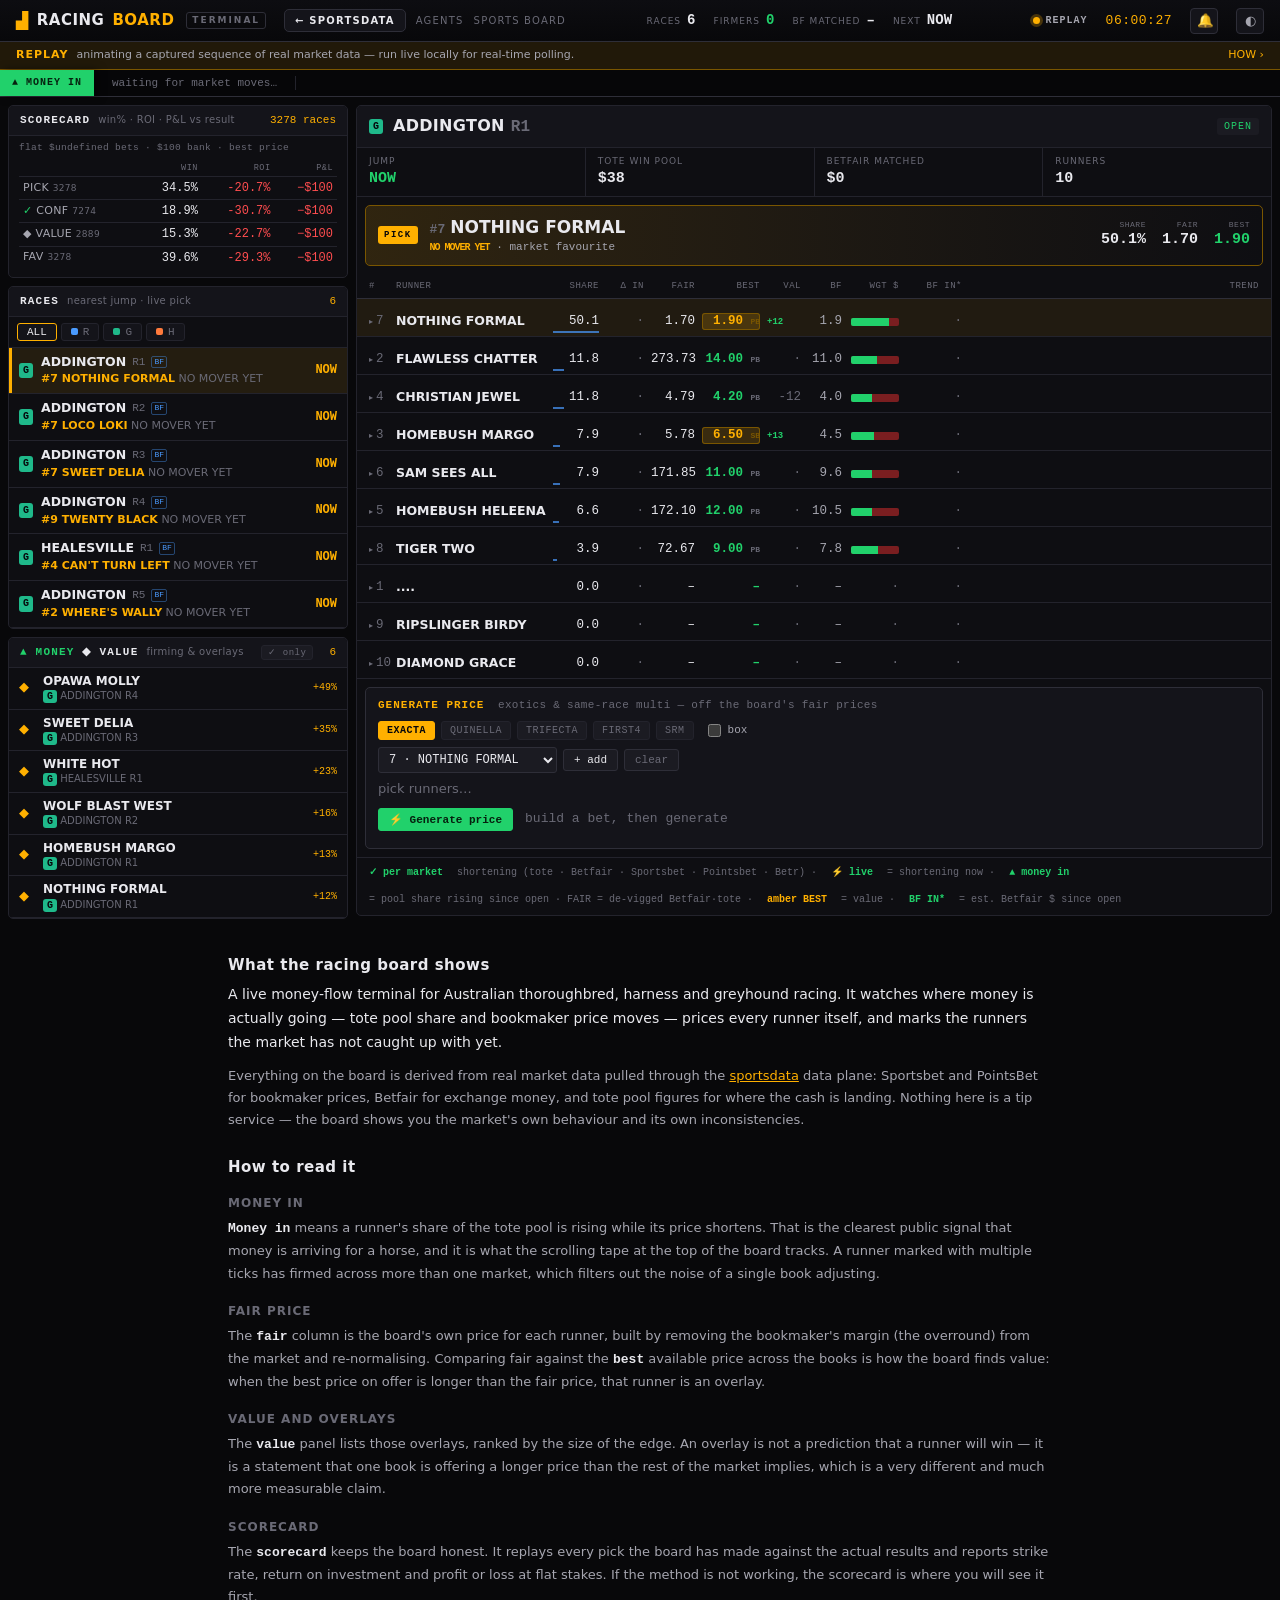
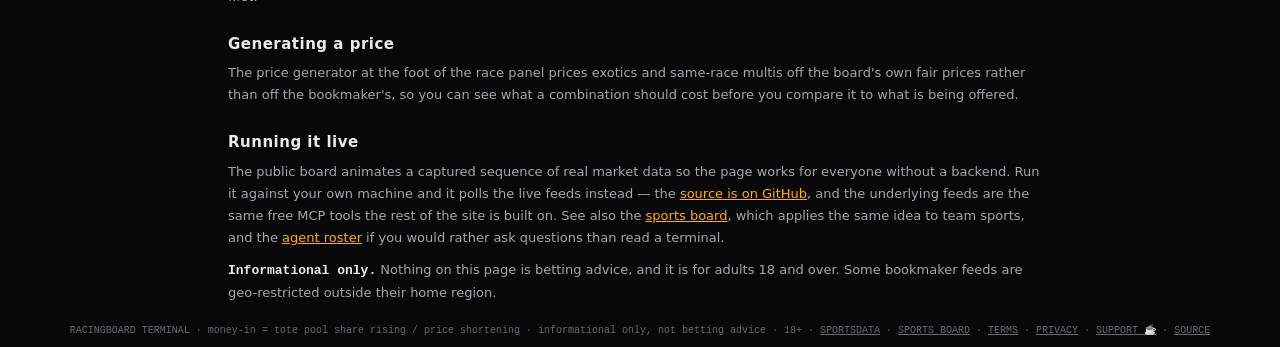
==== commit e06ffd3f: "SEO: give the boards real content, and stop the sitemap lying The two board terminals were the only " ====
--- a/board/index.html
+++ b/board/index.html
@@ -4,7 +4,7 @@
   <meta charset="utf-8" />
   <meta name="viewport" content="width=device-width, initial-scale=1" />
   <title>Racing Board — Live Money Flow &amp; Value Terminal | sportsdata</title>
-  <meta name="description" content="Live racing terminal: which runners are shortening as money comes in, a fair price per runner, and value measured across Sportsbet, PointsBet and Betfair. Free, no signup." />
+  <meta name="description" content="Live racing money-flow terminal: which runners are firming as money arrives, a fair price for every runner, and value across Sportsbet, PointsBet and Betfair." />
   <link rel="canonical" href="https://sportsdata-ai.com/board/" />
   <meta name="robots" content="index, follow, max-image-preview:large" />
   <meta name="theme-color" content="#0a0a0c" />
@@ -30,11 +30,39 @@
     ]
   }
   </script>
+  <script type="application/ld+json">
+  {
+    "@context": "https://schema.org",
+    "@type": "WebApplication",
+    "name": "Racing Board Terminal",
+    "url": "https://sportsdata-ai.com/board/",
+    "description": "A live money-flow terminal for Australian racing: tote pool share and price movement per runner, a de-vigged fair price, cross-book value against Sportsbet, PointsBet and Betfair, and a price generator for exotics and same-race multis.",
+    "applicationCategory": "SportsApplication",
+    "operatingSystem": "Any (web browser)",
+    "browserRequirements": "Requires JavaScript",
+    "isAccessibleForFree": true,
+    "offers": {
+      "@type": "Offer",
+      "price": "0",
+      "priceCurrency": "AUD"
+    },
+    "isPartOf": {
+      "@type": "WebSite",
+      "name": "sportsdata",
+      "url": "https://sportsdata-ai.com/"
+    },
+    "publisher": {
+      "@type": "Organization",
+      "name": "sportsdata",
+      "url": "https://sportsdata-ai.com/"
+    }
+  }
+  </script>
   <link rel="stylesheet" href="styles.css" />
 </head>
 <body>
   <div class="topbar">
-    <div class="brand"><span class="logo">▟</span> RACING<span class="accent">BOARD</span><span class="term">TERMINAL</span></div>
+    <h1 class="brand"><span class="logo">▟</span> RACING<span class="accent">BOARD</span><span class="term">TERMINAL</span></h1>
     <nav class="sitelinks" aria-label="Site">
       <a href="/" class="back" title="Back to sportsdata-ai.com">← SPORTSDATA</a>
       <a href="/agents.html" class="opt">AGENTS</a>
@@ -91,6 +119,56 @@
     </div>
   </main>
 
+
+  <section class="about">
+    <h2>What the racing board shows</h2>
+    <p class="lead">A live money-flow terminal for Australian thoroughbred, harness and greyhound
+    racing. It watches where money is actually going — tote pool share and bookmaker price moves —
+    prices every runner itself, and marks the runners the market has not caught up with yet.</p>
+    <p>Everything on the board is derived from real market data pulled through the
+    <a href="/">sportsdata</a> data plane: Sportsbet and PointsBet for bookmaker prices, Betfair for
+    exchange money, and tote pool figures for where the cash is landing. Nothing here is a tip
+    service — the board shows you the market's own behaviour and its own inconsistencies.</p>
+
+    <h2>How to read it</h2>
+    <h3>Money in</h3>
+    <p><b>Money in</b> means a runner's share of the tote pool is rising while its price shortens.
+    That is the clearest public signal that money is arriving for a horse, and it is what the
+    scrolling tape at the top of the board tracks. A runner marked with multiple ticks has firmed
+    across more than one market, which filters out the noise of a single book adjusting.</p>
+    <h3>Fair price</h3>
+    <p>The <b>fair</b> column is the board's own price for each runner, built by removing the
+    bookmaker's margin (the overround) from the market and re-normalising. Comparing fair against
+    the <b>best</b> available price across the books is how the board finds value: when the best
+    price on offer is longer than the fair price, that runner is an overlay.</p>
+    <h3>Value and overlays</h3>
+    <p>The <b>value</b> panel lists those overlays, ranked by the size of the edge. An overlay is
+    not a prediction that a runner will win — it is a statement that one book is offering a longer
+    price than the rest of the market implies, which is a very different and much more measurable
+    claim.</p>
+    <h3>Scorecard</h3>
+    <p>The <b>scorecard</b> keeps the board honest. It replays every pick the board has made
+    against the actual results and reports strike rate, return on investment and profit or loss at
+    flat stakes. If the method is not working, the scorecard is where you will see it first.</p>
+
+    <h2>Generating a price</h2>
+    <p>The price generator at the foot of the race panel prices exotics and same-race multis off the
+    board's own fair prices rather than off the bookmaker's, so you can see what a combination
+    should cost before you compare it to what is being offered.</p>
+
+    <h2>Running it live</h2>
+    <p>The public board animates a captured sequence of real market data so the page works for
+    everyone without a backend. Run it against your own machine and it polls the live feeds instead —
+    the <a href="https://github.com/DanielTomaro13/RacingBoard#run-it-live" rel="noopener">source is
+    on GitHub</a>, and the underlying feeds are the same free MCP tools the rest of the site is built
+    on. See also the <a href="/sports/">sports board</a>, which applies the same idea to team sports,
+    and the <a href="/agents.html">agent roster</a> if you would rather ask questions than read a
+    terminal.</p>
+
+    <p><b>Informational only.</b> Nothing on this page is betting advice, and it is for adults 18
+    and over. Some bookmaker feeds are geo-restricted outside their home region.</p>
+  </section>
+
   <footer>RACINGBOARD TERMINAL · money-in = tote pool share rising / price shortening ·
     informational only, not betting advice · 18+ ·
     <a href="/">SPORTSDATA</a> · <a href="/sports/">SPORTS BOARD</a> ·
--- a/board/styles.css
+++ b/board/styles.css
@@ -55,7 +55,7 @@
   background: linear-gradient(180deg, #0d0d11, var(--bg));
   border-bottom: 1px solid var(--line2); position: sticky; top: 0; z-index: 40;
 }
-.brand { display: flex; align-items: center; gap: 8px; font-weight: 800; font-size: 15px; letter-spacing: .5px; }
+.brand { margin: 0; display: flex; align-items: center; gap: 8px; font-weight: 800; font-size: 15px; letter-spacing: .5px; }
 .brand .logo { color: var(--amber); font-size: 16px; }
 .brand .accent { color: var(--amber); }
 .brand .term { font-size: 9px; letter-spacing: 2px; color: var(--muted); border: 1px solid var(--line2); padding: 1px 5px; border-radius: 3px; margin-left: 4px; }
@@ -334,3 +334,20 @@
 }
 .sitelinks a.back:hover { border-color: var(--ink2); background: var(--panel); }
 @media (max-width: 760px) { .sitelinks a.opt { display: none; } }
+
+/* Static, crawlable explainer under the terminal. The board itself is rendered by JS,
+   so to a crawler the page was a ~600-character shell with no <h1> — which is why it
+   sat in "crawled, currently not indexed". This is the page's real prose content, and
+   it doubles as the legend for anyone reading the board for the first time. */
+.about { max-width: 860px; margin: 28px auto 0; padding: 0 18px; }
+.about h2 { font-size: 15px; letter-spacing: .5px; margin: 26px 0 8px; color: var(--ink); }
+.about h2:first-child { margin-top: 0; }
+.about h3 { font-size: 12px; letter-spacing: 1px; text-transform: uppercase;
+  color: var(--muted); margin: 18px 0 6px; }
+.about p, .about li { font-size: 13px; line-height: 1.7; color: var(--ink2); }
+.about p { margin: 0 0 10px; }
+.about ul { margin: 0 0 10px; padding-left: 18px; }
+.about li { margin-bottom: 5px; }
+.about b { color: var(--ink); font-weight: 700; }
+.about a { color: var(--amber); }
+.about .lead { font-size: 14px; color: var(--ink); }
